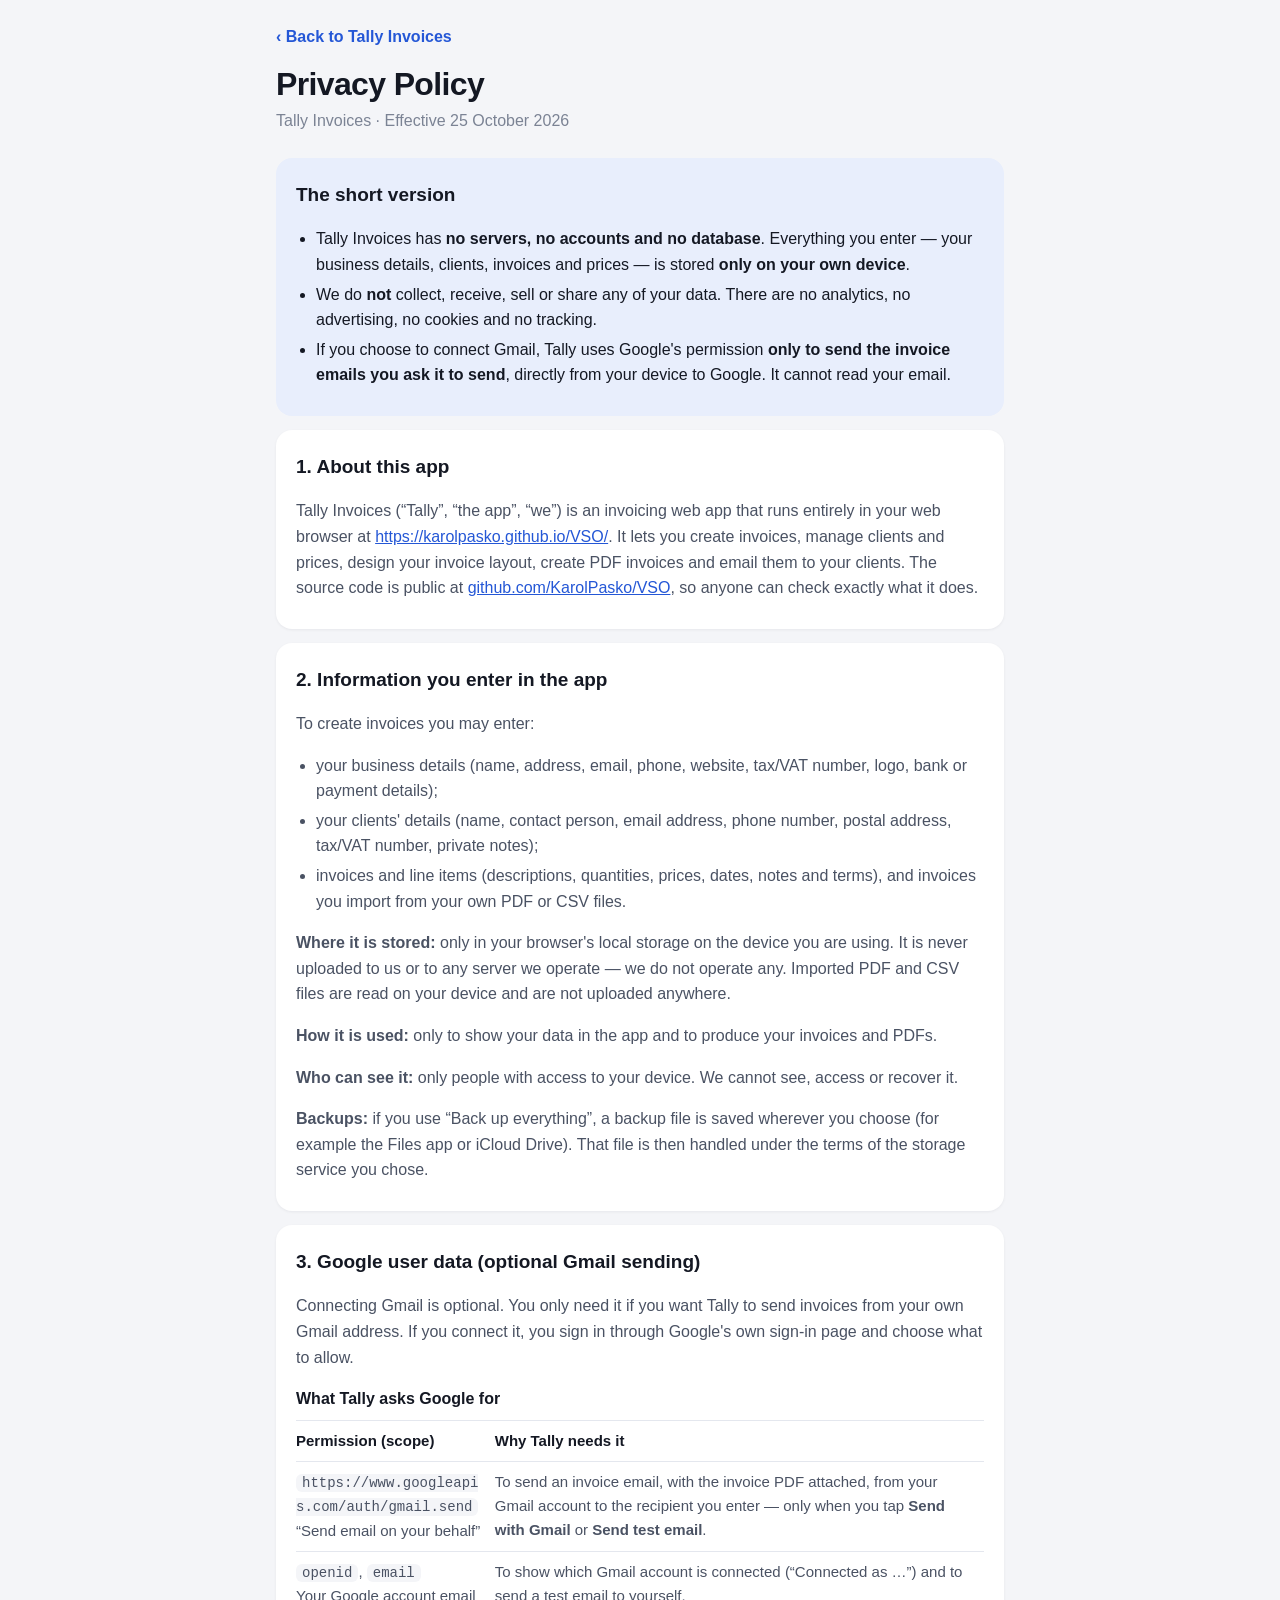
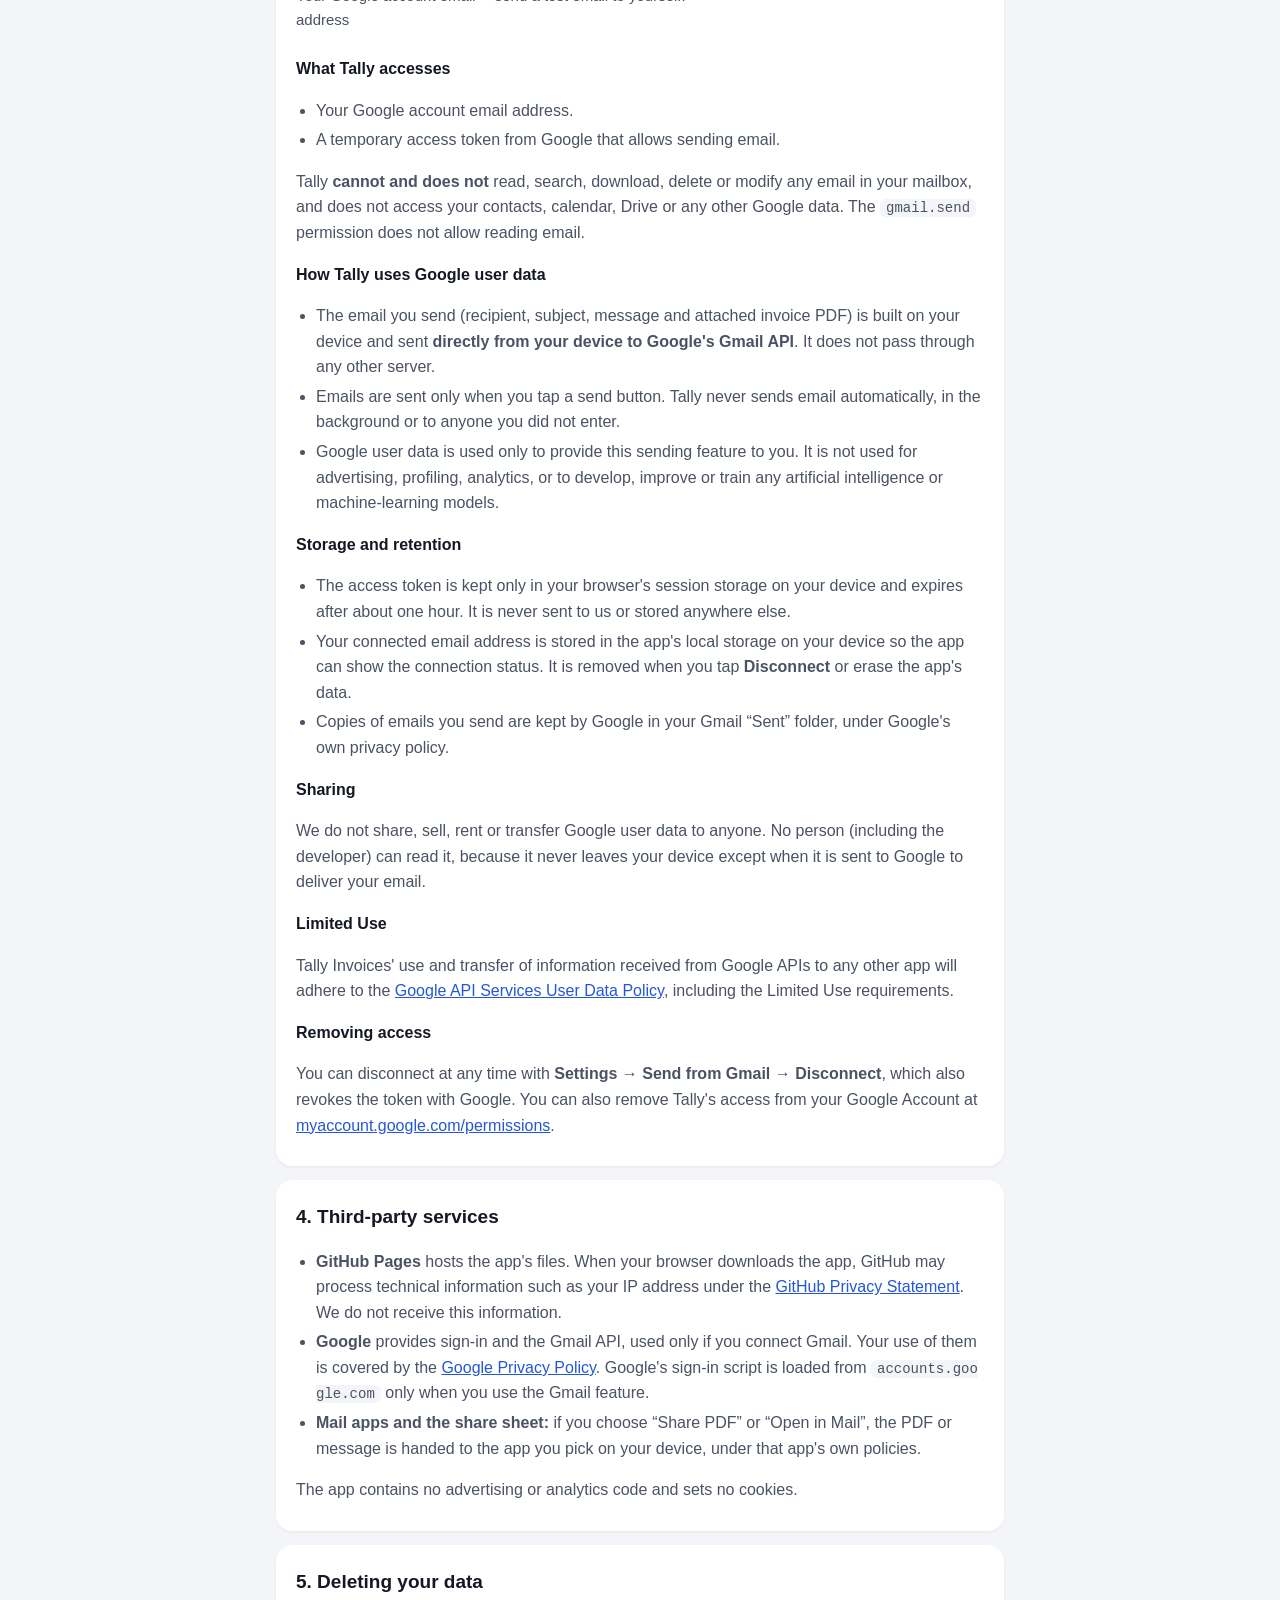
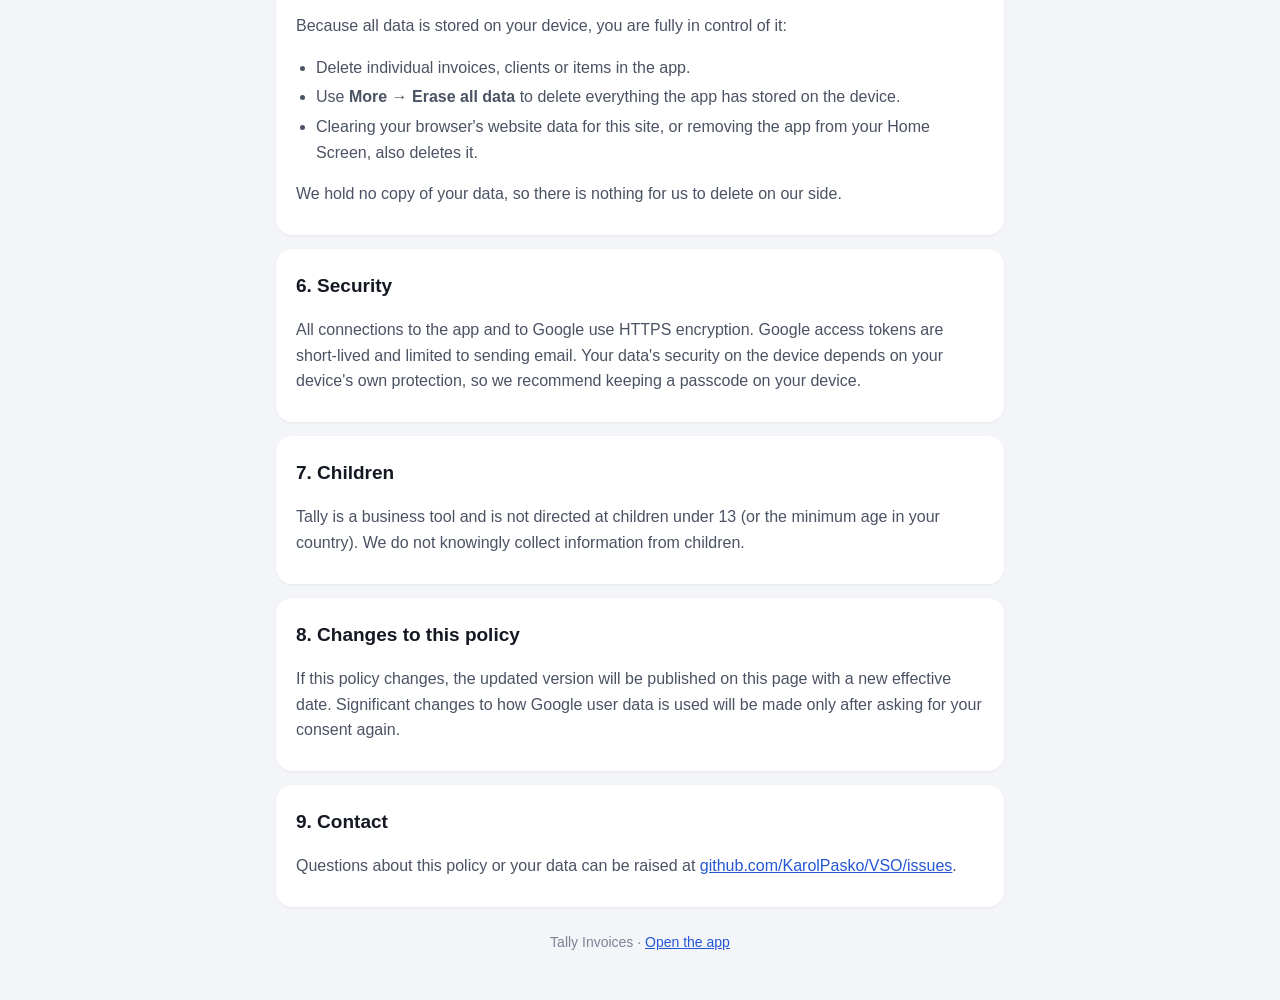
==== privacy.html @ 3630c2c8 "Add privacy policy page for Google OAuth review Details on-device storage, the Gmail send/email scop" ====
<!doctype html>
<html lang="en">
<head>
  <meta charset="utf-8">
  <meta name="viewport" content="width=device-width, initial-scale=1, viewport-fit=cover">
  <title>Privacy Policy – Tally Invoices</title>
  <meta name="description" content="How Tally Invoices handles your data, including Google user data accessed through the Gmail API.">
  <link rel="icon" href="icons/icon-192.png" type="image/png">
  <style>
    :root { --bg: #f4f5f8; --surface: #fff; --ink: #141823; --ink-2: #4a5263; --muted: #7b8394; --line: #e4e7ee; --accent: #2457d6; --soft: #e8eefc; color-scheme: light; }
    @media (prefers-color-scheme: dark) {
      :root { --bg: #0f1115; --surface: #1a1d24; --ink: #f1f3f7; --ink-2: #c2c8d4; --muted: #8d95a5; --line: #2c313c; --accent: #5b8bff; --soft: #1d2a4a; color-scheme: dark; }
    }
    * { box-sizing: border-box; }
    body { margin: 0; background: var(--bg); color: var(--ink); font: 16px/1.6 -apple-system, BlinkMacSystemFont, "Segoe UI", Roboto, "Helvetica Neue", Arial, sans-serif; -webkit-font-smoothing: antialiased; }
    main { max-width: 760px; margin: 0 auto; padding: calc(24px + env(safe-area-inset-top)) 16px 48px; }
    a { color: var(--accent); }
    .back { display: inline-block; margin-bottom: 16px; font-weight: 600; text-decoration: none; }
    h1 { font-size: 32px; line-height: 1.15; letter-spacing: -.02em; margin: 0 0 6px; }
    .meta { color: var(--muted); margin: 0 0 24px; }
    section { background: var(--surface); border-radius: 16px; padding: 4px 20px 12px; margin: 0 0 14px; box-shadow: 0 1px 3px rgba(16, 24, 40, .06); }
    h2 { font-size: 19px; margin: 18px 0 6px; }
    h3 { font-size: 16px; margin: 16px 0 4px; }
    p, li { color: var(--ink-2); }
    ul { padding-left: 20px; }
    li { margin: 4px 0; }
    code { font-size: 14px; background: var(--bg); padding: 1px 6px; border-radius: 6px; word-break: break-all; }
    .summary { background: var(--soft); box-shadow: none; }
    .summary p, .summary li { color: var(--ink); }
    table { width: 100%; border-collapse: collapse; margin: 8px 0 12px; font-size: 15px; }
    th, td { text-align: left; vertical-align: top; padding: 8px 8px 8px 0; border-top: 1px solid var(--line); color: var(--ink-2); }
    th { color: var(--ink); font-weight: 600; }
    footer { color: var(--muted); font-size: 14px; text-align: center; margin-top: 24px; }
  </style>
</head>
<body>
<main>
  <a class="back" href="./">‹ Back to Tally Invoices</a>
  <h1>Privacy Policy</h1>
  <p class="meta">Tally Invoices · Effective 25 October 2026</p>

  <section class="summary">
    <h2>The short version</h2>
    <ul>
      <li>Tally Invoices has <b>no servers, no accounts and no database</b>. Everything you enter — your business details, clients, invoices and prices — is stored <b>only on your own device</b>.</li>
      <li>We do <b>not</b> collect, receive, sell or share any of your data. There are no analytics, no advertising, no cookies and no tracking.</li>
      <li>If you choose to connect Gmail, Tally uses Google's permission <b>only to send the invoice emails you ask it to send</b>, directly from your device to Google. It cannot read your email.</li>
    </ul>
  </section>

  <section>
    <h2>1. About this app</h2>
    <p>Tally Invoices (“Tally”, “the app”, “we”) is an invoicing web app that runs entirely in your web browser at <a href="https://karolpasko.github.io/VSO/">https://karolpasko.github.io/VSO/</a>. It lets you create invoices, manage clients and prices, design your invoice layout, create PDF invoices and email them to your clients. The source code is public at <a href="https://github.com/KarolPasko/VSO">github.com/KarolPasko/VSO</a>, so anyone can check exactly what it does.</p>
  </section>

  <section>
    <h2>2. Information you enter in the app</h2>
    <p>To create invoices you may enter:</p>
    <ul>
      <li>your business details (name, address, email, phone, website, tax/VAT number, logo, bank or payment details);</li>
      <li>your clients' details (name, contact person, email address, phone number, postal address, tax/VAT number, private notes);</li>
      <li>invoices and line items (descriptions, quantities, prices, dates, notes and terms), and invoices you import from your own PDF or CSV files.</li>
    </ul>
    <p><b>Where it is stored:</b> only in your browser's local storage on the device you are using. It is never uploaded to us or to any server we operate — we do not operate any. Imported PDF and CSV files are read on your device and are not uploaded anywhere.</p>
    <p><b>How it is used:</b> only to show your data in the app and to produce your invoices and PDFs.</p>
    <p><b>Who can see it:</b> only people with access to your device. We cannot see, access or recover it.</p>
    <p><b>Backups:</b> if you use “Back up everything”, a backup file is saved wherever you choose (for example the Files app or iCloud Drive). That file is then handled under the terms of the storage service you chose.</p>
  </section>

  <section>
    <h2>3. Google user data (optional Gmail sending)</h2>
    <p>Connecting Gmail is optional. You only need it if you want Tally to send invoices from your own Gmail address. If you connect it, you sign in through Google's own sign-in page and choose what to allow.</p>

    <h3>What Tally asks Google for</h3>
    <table>
      <tr><th>Permission (scope)</th><th>Why Tally needs it</th></tr>
      <tr><td><code>https://www.googleapis.com/auth/gmail.send</code><br>“Send email on your behalf”</td><td>To send an invoice email, with the invoice PDF attached, from your Gmail account to the recipient you enter — only when you tap <b>Send with Gmail</b> or <b>Send test email</b>.</td></tr>
      <tr><td><code>openid</code>, <code>email</code><br>Your Google account email address</td><td>To show which Gmail account is connected (“Connected as …”) and to send a test email to yourself.</td></tr>
    </table>

    <h3>What Tally accesses</h3>
    <ul>
      <li>Your Google account email address.</li>
      <li>A temporary access token from Google that allows sending email.</li>
    </ul>
    <p>Tally <b>cannot and does not</b> read, search, download, delete or modify any email in your mailbox, and does not access your contacts, calendar, Drive or any other Google data. The <code>gmail.send</code> permission does not allow reading email.</p>

    <h3>How Tally uses Google user data</h3>
    <ul>
      <li>The email you send (recipient, subject, message and attached invoice PDF) is built on your device and sent <b>directly from your device to Google's Gmail API</b>. It does not pass through any other server.</li>
      <li>Emails are sent only when you tap a send button. Tally never sends email automatically, in the background or to anyone you did not enter.</li>
      <li>Google user data is used only to provide this sending feature to you. It is not used for advertising, profiling, analytics, or to develop, improve or train any artificial intelligence or machine-learning models.</li>
    </ul>

    <h3>Storage and retention</h3>
    <ul>
      <li>The access token is kept only in your browser's session storage on your device and expires after about one hour. It is never sent to us or stored anywhere else.</li>
      <li>Your connected email address is stored in the app's local storage on your device so the app can show the connection status. It is removed when you tap <b>Disconnect</b> or erase the app's data.</li>
      <li>Copies of emails you send are kept by Google in your Gmail “Sent” folder, under Google's own privacy policy.</li>
    </ul>

    <h3>Sharing</h3>
    <p>We do not share, sell, rent or transfer Google user data to anyone. No person (including the developer) can read it, because it never leaves your device except when it is sent to Google to deliver your email.</p>

    <h3>Limited Use</h3>
    <p>Tally Invoices' use and transfer of information received from Google APIs to any other app will adhere to the <a href="https://developers.google.com/terms/api-services-user-data-policy">Google API Services User Data Policy</a>, including the Limited Use requirements.</p>

    <h3>Removing access</h3>
    <p>You can disconnect at any time with <b>Settings → Send from Gmail → Disconnect</b>, which also revokes the token with Google. You can also remove Tally's access from your Google Account at <a href="https://myaccount.google.com/permissions">myaccount.google.com/permissions</a>.</p>
  </section>

  <section>
    <h2>4. Third-party services</h2>
    <ul>
      <li><b>GitHub Pages</b> hosts the app's files. When your browser downloads the app, GitHub may process technical information such as your IP address under the <a href="https://docs.github.com/en/site-policy/privacy-policies/github-general-privacy-statement">GitHub Privacy Statement</a>. We do not receive this information.</li>
      <li><b>Google</b> provides sign-in and the Gmail API, used only if you connect Gmail. Your use of them is covered by the <a href="https://policies.google.com/privacy">Google Privacy Policy</a>. Google's sign-in script is loaded from <code>accounts.google.com</code> only when you use the Gmail feature.</li>
      <li><b>Mail apps and the share sheet:</b> if you choose “Share PDF” or “Open in Mail”, the PDF or message is handed to the app you pick on your device, under that app's own policies.</li>
    </ul>
    <p>The app contains no advertising or analytics code and sets no cookies.</p>
  </section>

  <section>
    <h2>5. Deleting your data</h2>
    <p>Because all data is stored on your device, you are fully in control of it:</p>
    <ul>
      <li>Delete individual invoices, clients or items in the app.</li>
      <li>Use <b>More → Erase all data</b> to delete everything the app has stored on the device.</li>
      <li>Clearing your browser's website data for this site, or removing the app from your Home Screen, also deletes it.</li>
    </ul>
    <p>We hold no copy of your data, so there is nothing for us to delete on our side.</p>
  </section>

  <section>
    <h2>6. Security</h2>
    <p>All connections to the app and to Google use HTTPS encryption. Google access tokens are short-lived and limited to sending email. Your data's security on the device depends on your device's own protection, so we recommend keeping a passcode on your device.</p>
  </section>

  <section>
    <h2>7. Children</h2>
    <p>Tally is a business tool and is not directed at children under 13 (or the minimum age in your country). We do not knowingly collect information from children.</p>
  </section>

  <section>
    <h2>8. Changes to this policy</h2>
    <p>If this policy changes, the updated version will be published on this page with a new effective date. Significant changes to how Google user data is used will be made only after asking for your consent again.</p>
  </section>

  <section>
    <h2>9. Contact</h2>
    <p>Questions about this policy or your data can be raised at <a href="https://github.com/KarolPasko/VSO/issues">github.com/KarolPasko/VSO/issues</a>.</p>
  </section>

  <footer>Tally Invoices · <a href="./">Open the app</a></footer>
</main>
</body>
</html>
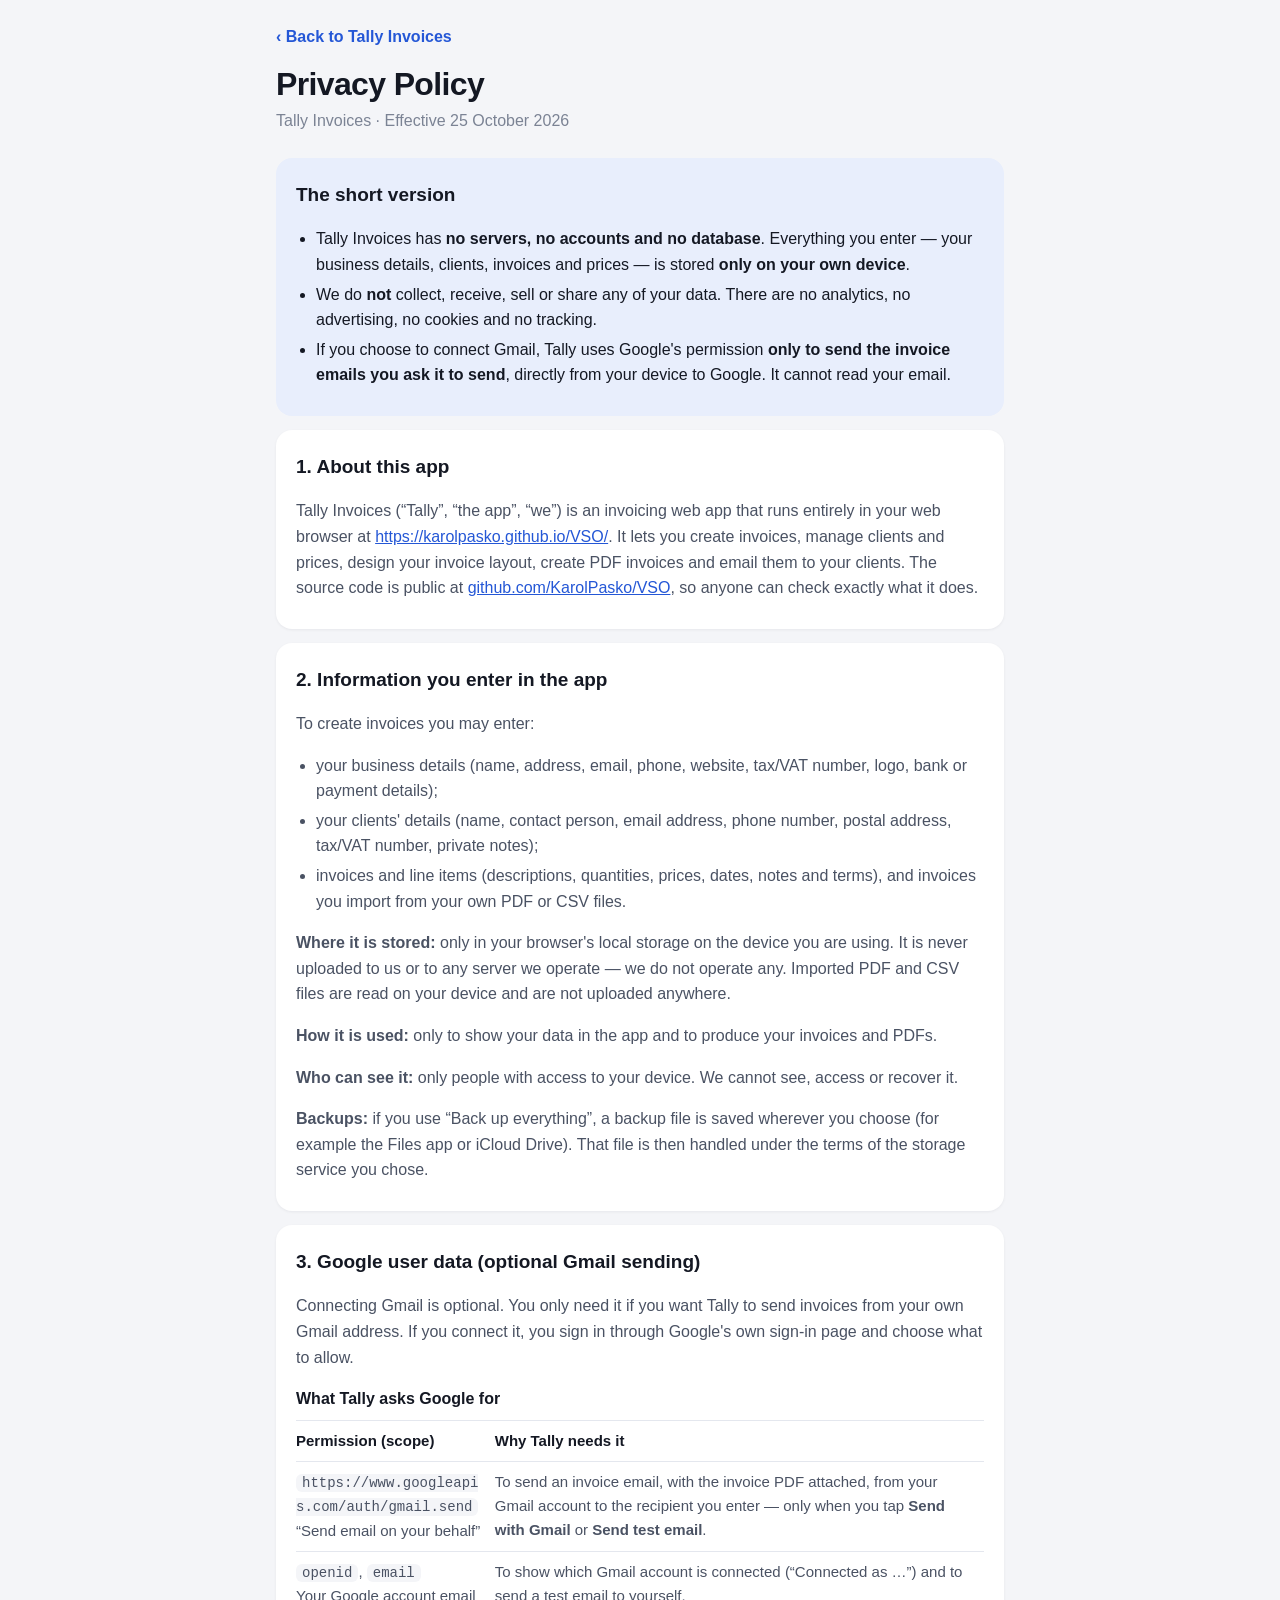
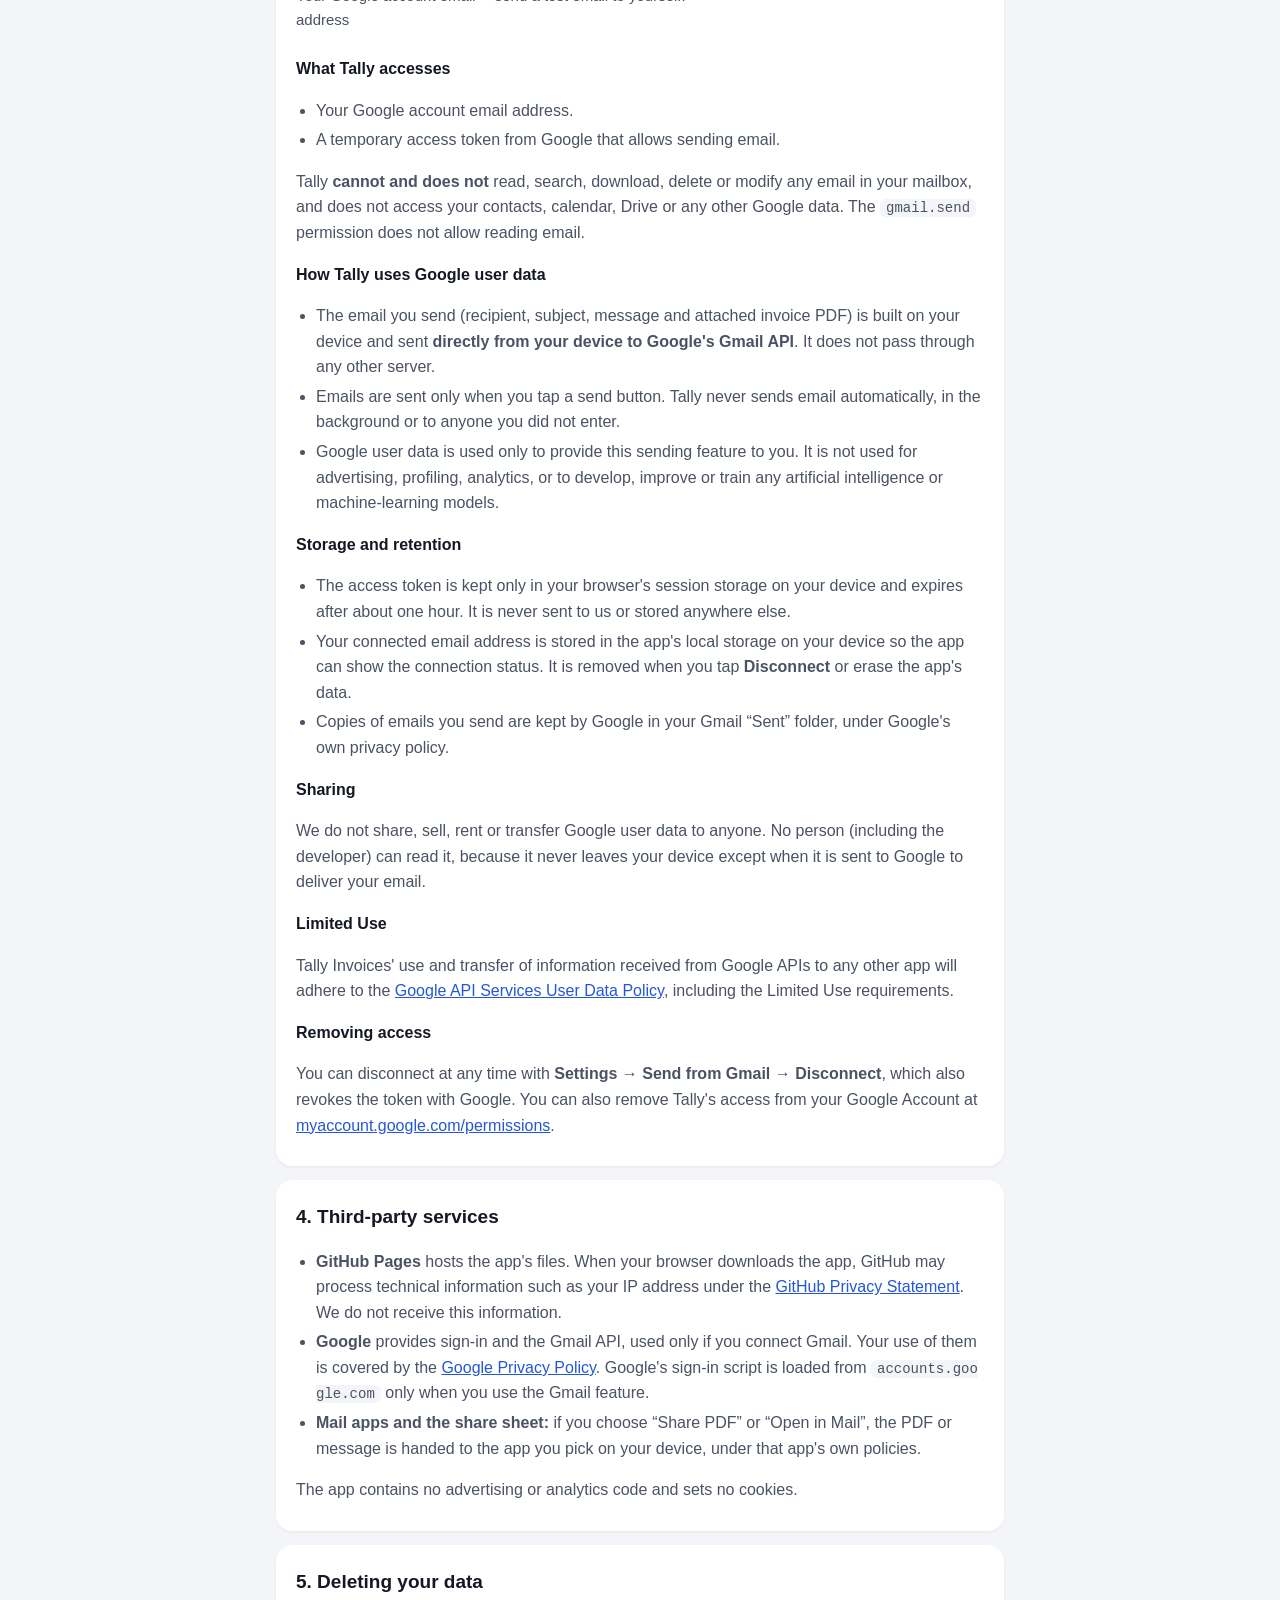
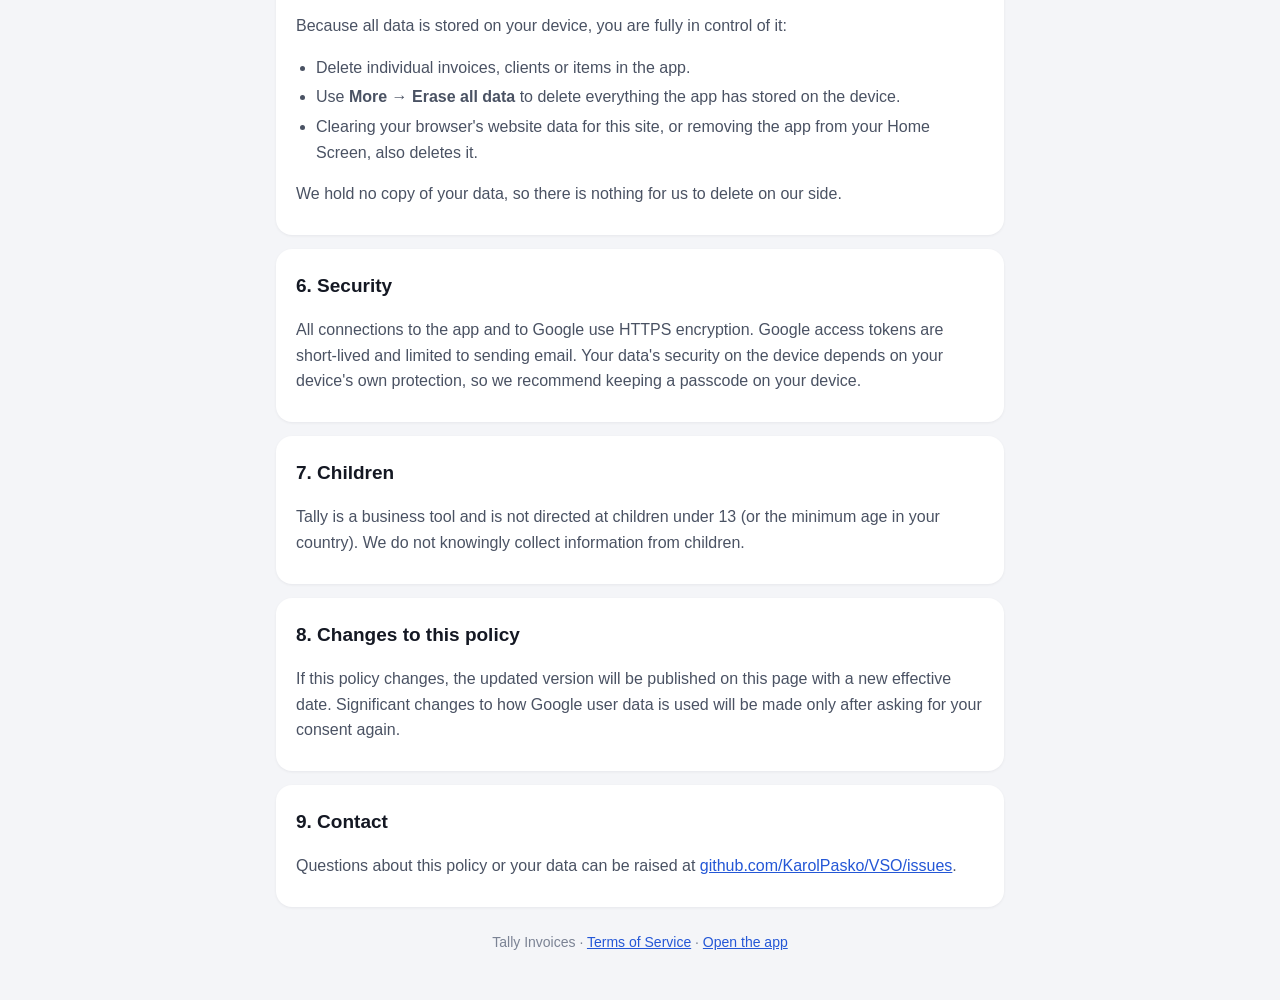
==== commit 8aa2acdd: "Add terms of service page and link it alongside the privacy policy Co-Authored-By: Claude Opus 5.5 <" ====
--- a/privacy.html
+++ b/privacy.html
@@ -150,7 +150,7 @@
     <p>Questions about this policy or your data can be raised at <a href="https://github.com/KarolPasko/VSO/issues">github.com/KarolPasko/VSO/issues</a>.</p>
   </section>
 
-  <footer>Tally Invoices · <a href="./">Open the app</a></footer>
+  <footer>Tally Invoices · <a href="terms.html">Terms of Service</a> · <a href="./">Open the app</a></footer>
 </main>
 </body>
 </html>
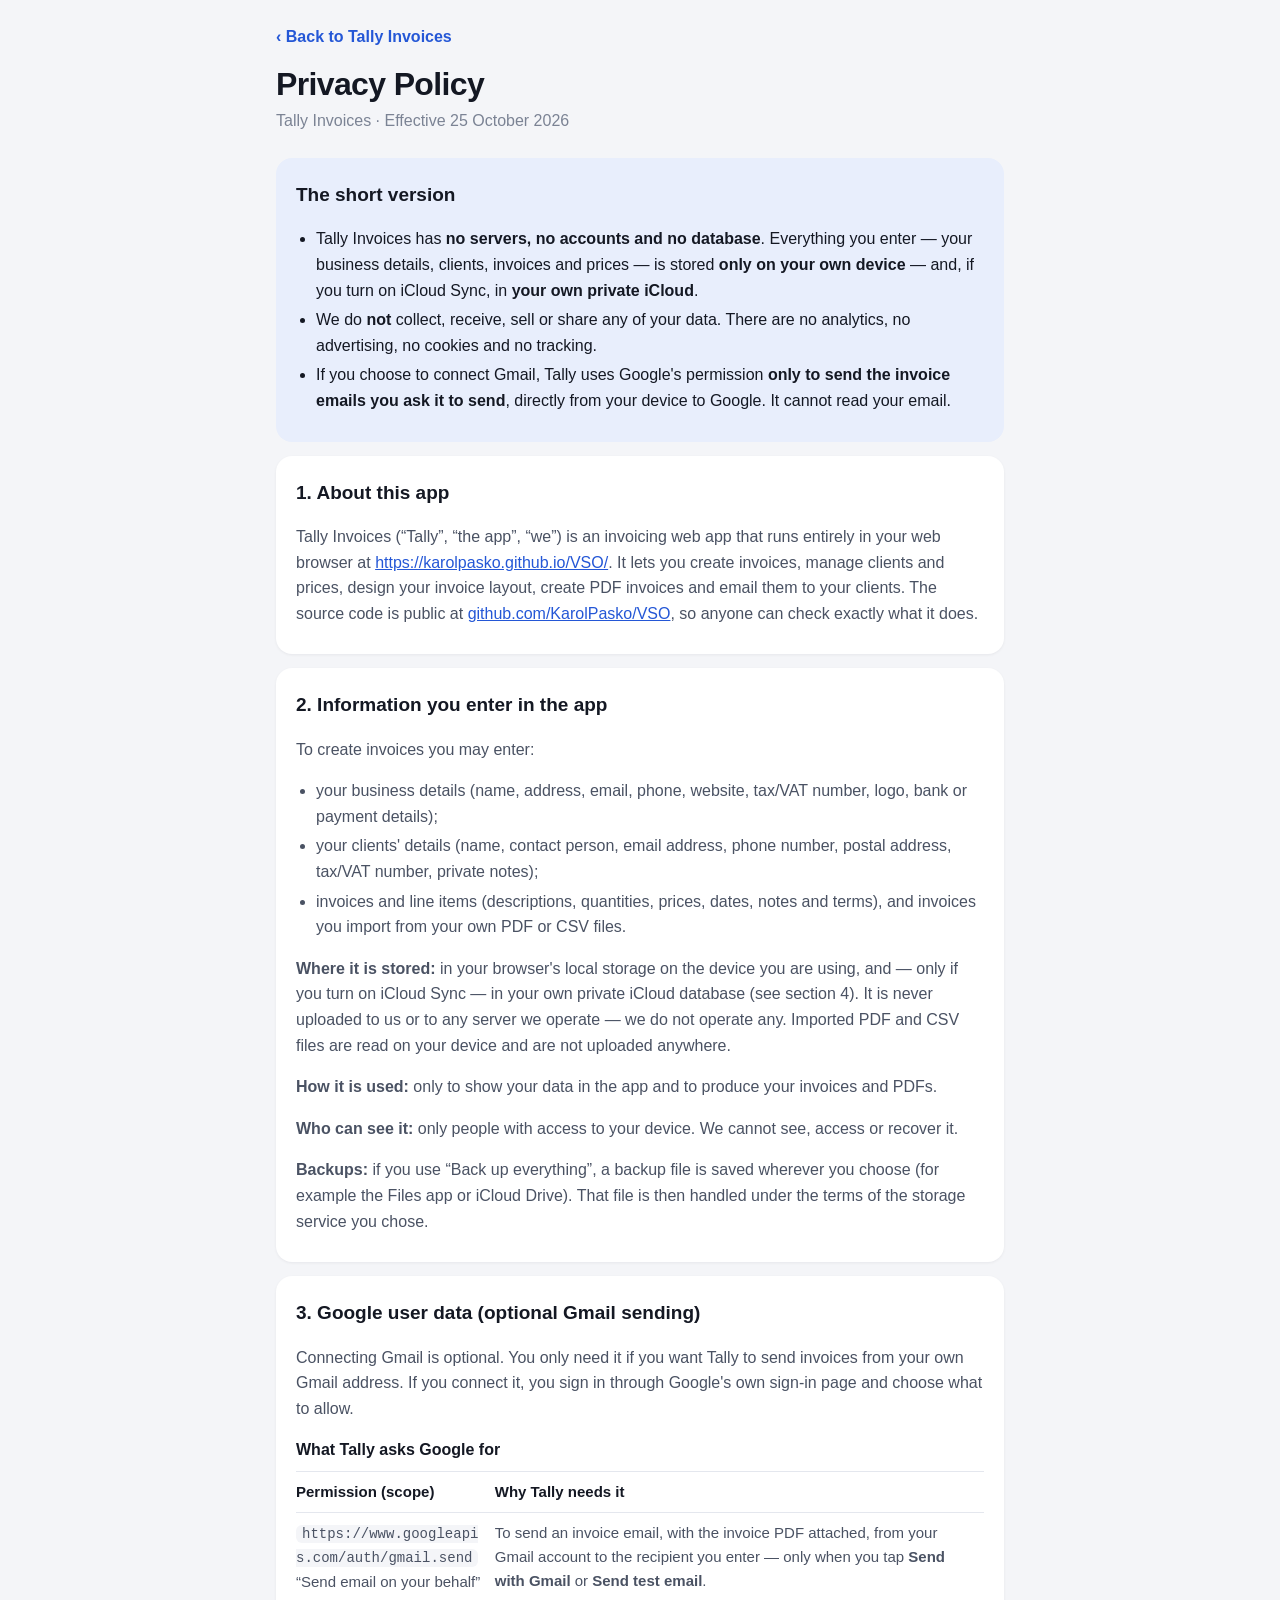
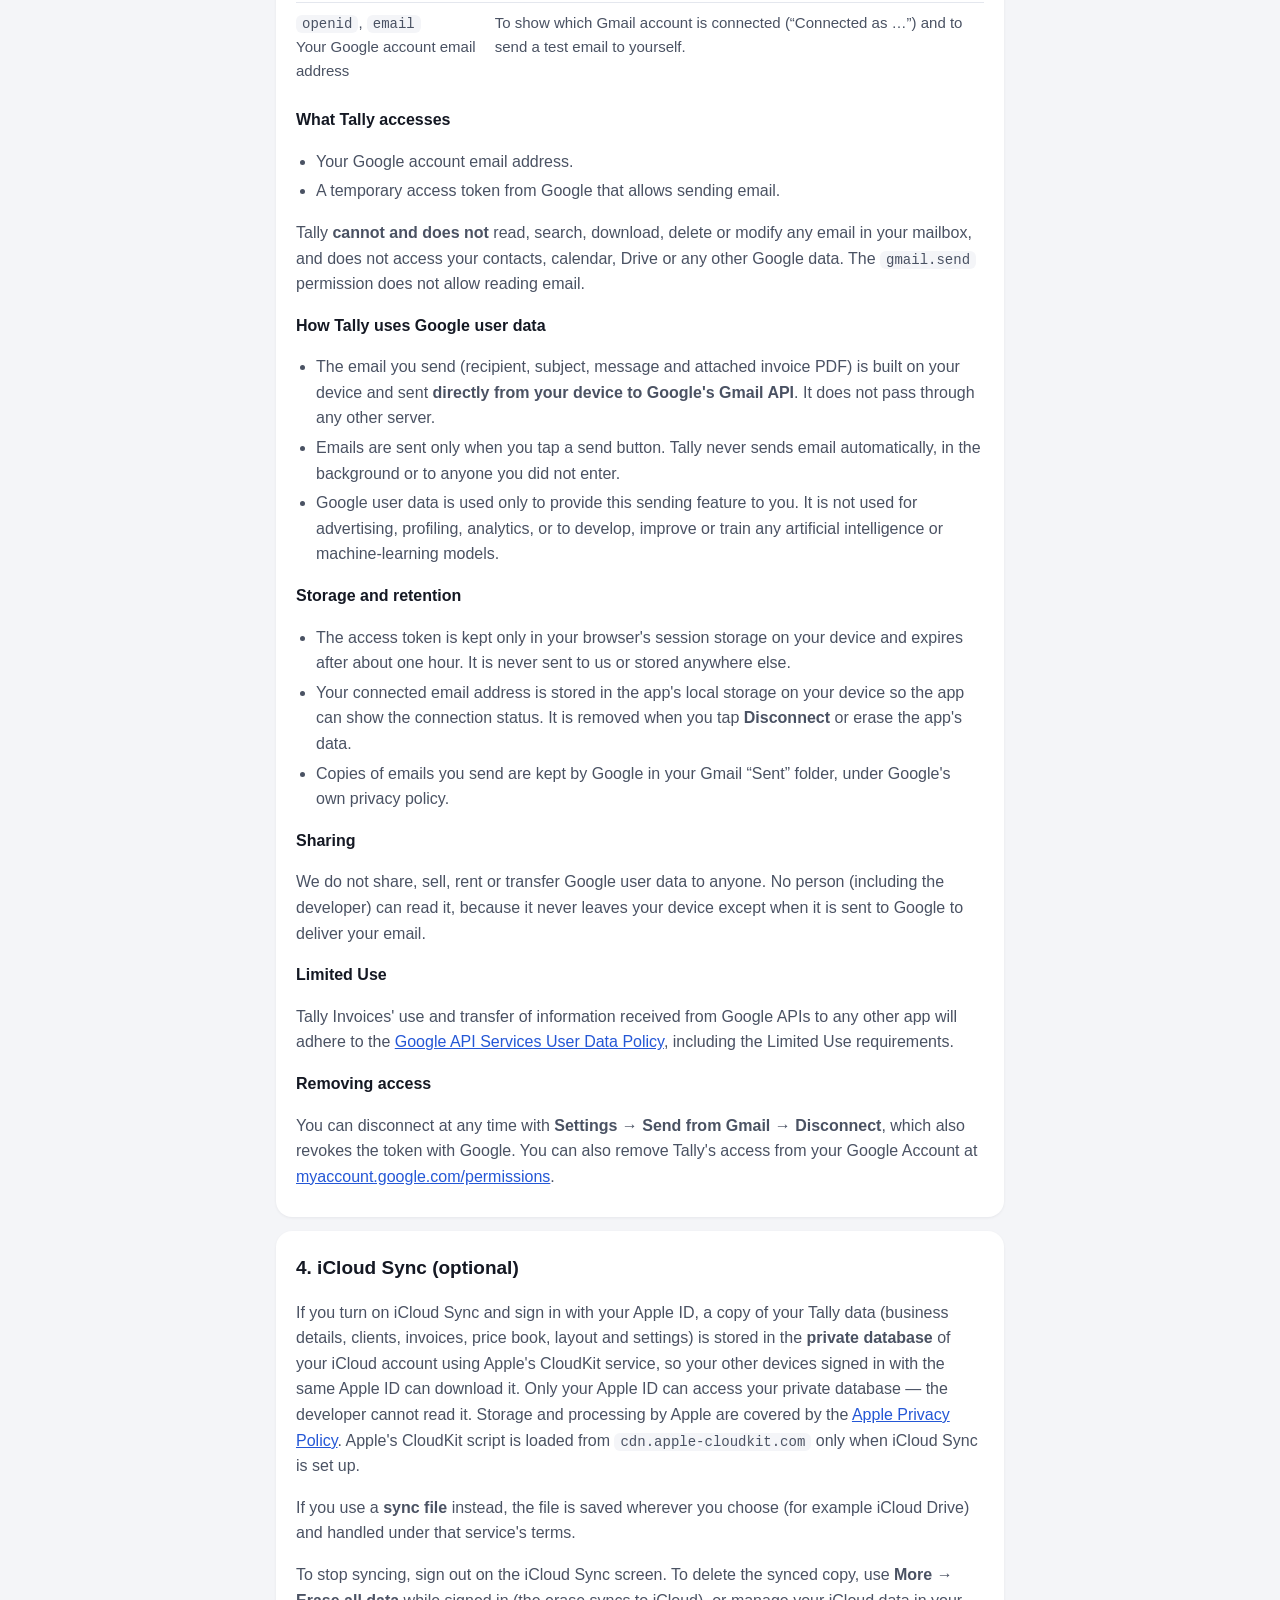
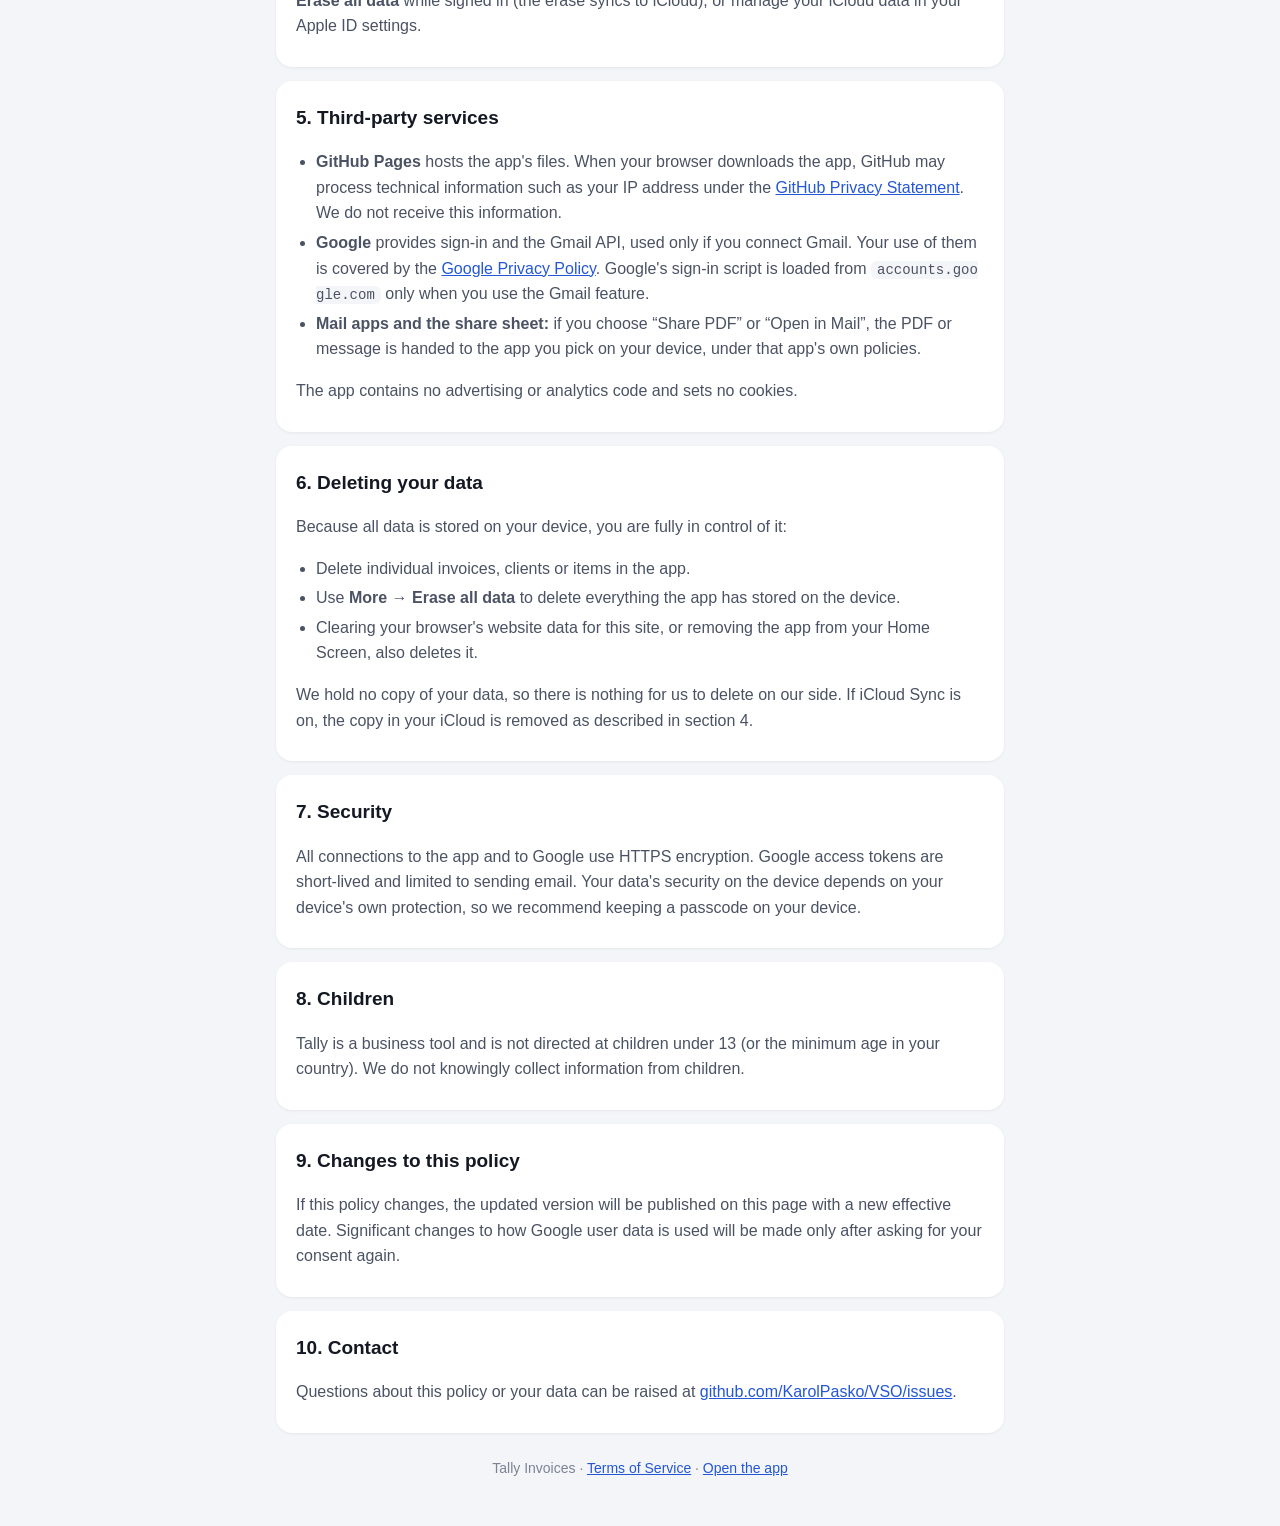
==== commit 9c4dc5b2: "Add iCloud sync between devices - CloudKit JS sync into the user's private iCloud database: on launc" ====
--- a/privacy.html
+++ b/privacy.html
@@ -42,7 +42,7 @@
   <section class="summary">
     <h2>The short version</h2>
     <ul>
-      <li>Tally Invoices has <b>no servers, no accounts and no database</b>. Everything you enter — your business details, clients, invoices and prices — is stored <b>only on your own device</b>.</li>
+      <li>Tally Invoices has <b>no servers, no accounts and no database</b>. Everything you enter — your business details, clients, invoices and prices — is stored <b>only on your own device</b> — and, if you turn on iCloud Sync, in <b>your own private iCloud</b>.</li>
       <li>We do <b>not</b> collect, receive, sell or share any of your data. There are no analytics, no advertising, no cookies and no tracking.</li>
       <li>If you choose to connect Gmail, Tally uses Google's permission <b>only to send the invoice emails you ask it to send</b>, directly from your device to Google. It cannot read your email.</li>
     </ul>
@@ -61,7 +61,7 @@
       <li>your clients' details (name, contact person, email address, phone number, postal address, tax/VAT number, private notes);</li>
       <li>invoices and line items (descriptions, quantities, prices, dates, notes and terms), and invoices you import from your own PDF or CSV files.</li>
     </ul>
-    <p><b>Where it is stored:</b> only in your browser's local storage on the device you are using. It is never uploaded to us or to any server we operate — we do not operate any. Imported PDF and CSV files are read on your device and are not uploaded anywhere.</p>
+    <p><b>Where it is stored:</b> in your browser's local storage on the device you are using, and — only if you turn on iCloud Sync — in your own private iCloud database (see section 4). It is never uploaded to us or to any server we operate — we do not operate any. Imported PDF and CSV files are read on your device and are not uploaded anywhere.</p>
     <p><b>How it is used:</b> only to show your data in the app and to produce your invoices and PDFs.</p>
     <p><b>Who can see it:</b> only people with access to your device. We cannot see, access or recover it.</p>
     <p><b>Backups:</b> if you use “Back up everything”, a backup file is saved wherever you choose (for example the Files app or iCloud Drive). That file is then handled under the terms of the storage service you chose.</p>
@@ -110,7 +110,14 @@
   </section>
 
   <section>
-    <h2>4. Third-party services</h2>
+    <h2>4. iCloud Sync (optional)</h2>
+    <p>If you turn on iCloud Sync and sign in with your Apple ID, a copy of your Tally data (business details, clients, invoices, price book, layout and settings) is stored in the <b>private database</b> of your iCloud account using Apple's CloudKit service, so your other devices signed in with the same Apple ID can download it. Only your Apple ID can access your private database — the developer cannot read it. Storage and processing by Apple are covered by the <a href="https://www.apple.com/legal/privacy/">Apple Privacy Policy</a>. Apple's CloudKit script is loaded from <code>cdn.apple-cloudkit.com</code> only when iCloud Sync is set up.</p>
+    <p>If you use a <b>sync file</b> instead, the file is saved wherever you choose (for example iCloud Drive) and handled under that service's terms.</p>
+    <p>To stop syncing, sign out on the iCloud Sync screen. To delete the synced copy, use <b>More → Erase all data</b> while signed in (the erase syncs to iCloud), or manage your iCloud data in your Apple ID settings.</p>
+  </section>
+
+  <section>
+    <h2>5. Third-party services</h2>
     <ul>
       <li><b>GitHub Pages</b> hosts the app's files. When your browser downloads the app, GitHub may process technical information such as your IP address under the <a href="https://docs.github.com/en/site-policy/privacy-policies/github-general-privacy-statement">GitHub Privacy Statement</a>. We do not receive this information.</li>
       <li><b>Google</b> provides sign-in and the Gmail API, used only if you connect Gmail. Your use of them is covered by the <a href="https://policies.google.com/privacy">Google Privacy Policy</a>. Google's sign-in script is loaded from <code>accounts.google.com</code> only when you use the Gmail feature.</li>
@@ -120,33 +127,33 @@
   </section>
 
   <section>
-    <h2>5. Deleting your data</h2>
+    <h2>6. Deleting your data</h2>
     <p>Because all data is stored on your device, you are fully in control of it:</p>
     <ul>
       <li>Delete individual invoices, clients or items in the app.</li>
       <li>Use <b>More → Erase all data</b> to delete everything the app has stored on the device.</li>
       <li>Clearing your browser's website data for this site, or removing the app from your Home Screen, also deletes it.</li>
     </ul>
-    <p>We hold no copy of your data, so there is nothing for us to delete on our side.</p>
+    <p>We hold no copy of your data, so there is nothing for us to delete on our side. If iCloud Sync is on, the copy in your iCloud is removed as described in section 4.</p>
   </section>
 
   <section>
-    <h2>6. Security</h2>
+    <h2>7. Security</h2>
     <p>All connections to the app and to Google use HTTPS encryption. Google access tokens are short-lived and limited to sending email. Your data's security on the device depends on your device's own protection, so we recommend keeping a passcode on your device.</p>
   </section>
 
   <section>
-    <h2>7. Children</h2>
+    <h2>8. Children</h2>
     <p>Tally is a business tool and is not directed at children under 13 (or the minimum age in your country). We do not knowingly collect information from children.</p>
   </section>
 
   <section>
-    <h2>8. Changes to this policy</h2>
+    <h2>9. Changes to this policy</h2>
     <p>If this policy changes, the updated version will be published on this page with a new effective date. Significant changes to how Google user data is used will be made only after asking for your consent again.</p>
   </section>
 
   <section>
-    <h2>9. Contact</h2>
+    <h2>10. Contact</h2>
     <p>Questions about this policy or your data can be raised at <a href="https://github.com/KarolPasko/VSO/issues">github.com/KarolPasko/VSO/issues</a>.</p>
   </section>
 
